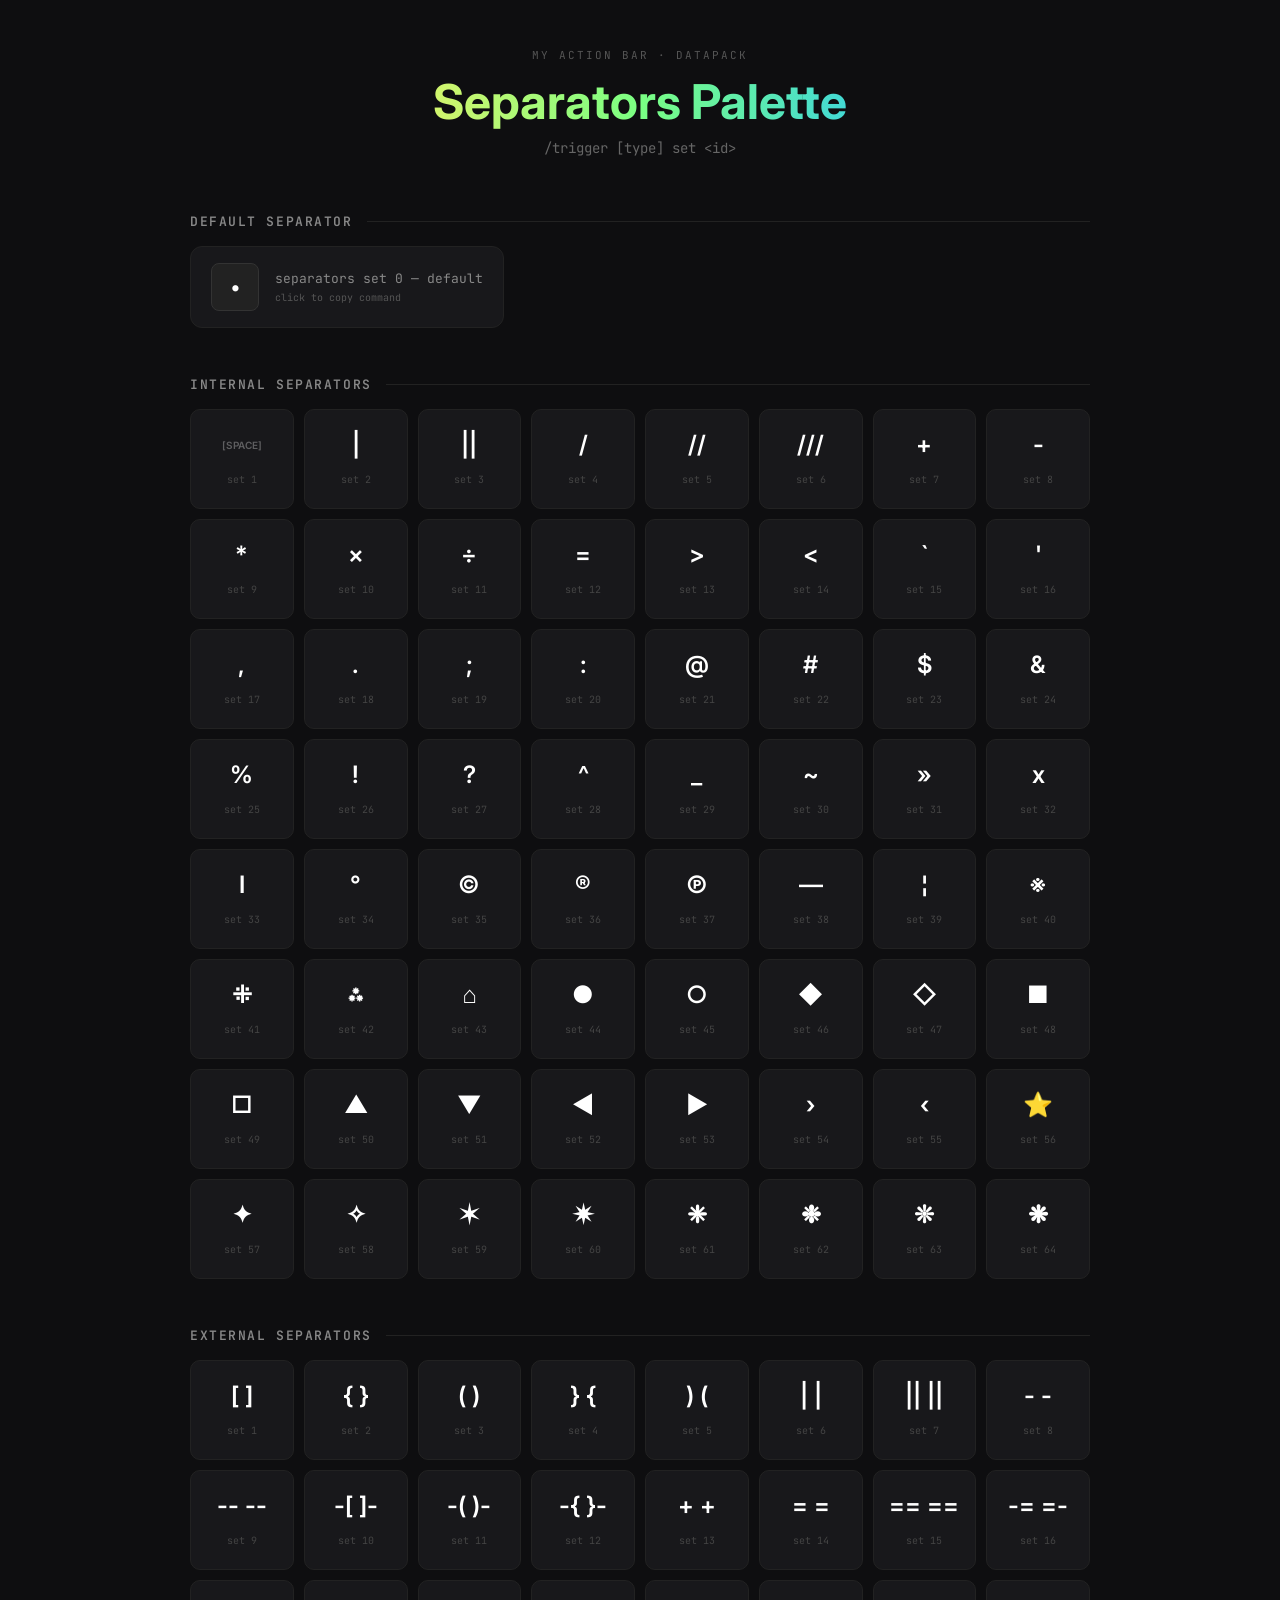
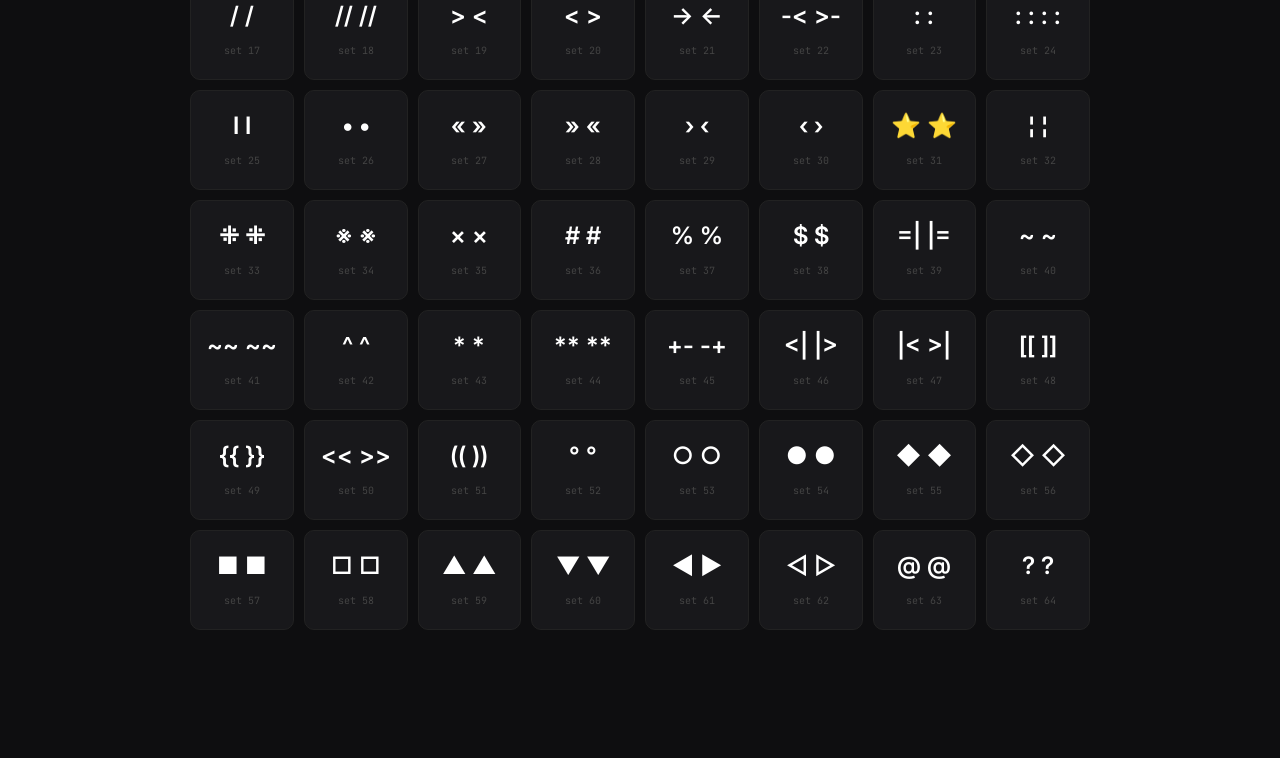
==== separators_pallete.html @ bd64ddf1 "Create separators_pallete.html" ====
<!DOCTYPE html>
<html lang="en">
<head>
<meta charset="UTF-8">
<meta name="viewport" content="width=device-width, initial-scale=1.0">
<title>My Action Bar — Separators</title>
<style>
  @import url('https://fonts.googleapis.com/css2?family=JetBrains+Mono:wght@400;600&family=Inter:wght@400;500;600;700&display=swap');

  *, *::before, *::after { box-sizing: border-box; margin: 0; padding: 0; }

  body {
    background: #0e0e10;
    color: #e0e0e0;
    font-family: 'Inter', sans-serif;
    min-height: 100vh;
    padding: 48px 24px 80px;
  }

  header {
    text-align: center;
    margin-bottom: 56px;
  }

  header .eyebrow {
    font-family: 'JetBrains Mono', monospace;
    font-size: 11px;
    letter-spacing: 0.18em;
    text-transform: uppercase;
    color: #555;
    margin-bottom: 12px;
  }

  header h1 {
    font-size: clamp(28px, 5vw, 48px);
    font-weight: 700;
    background: linear-gradient(90deg, #ff9830, #fcf062, #7aff83, #28c7fc, #c085ff);
    -webkit-background-clip: text;
    -webkit-text-fill-color: transparent;
    background-clip: text;
    line-height: 1.15;
    margin-bottom: 10px;
  }

  header p {
    font-size: 14px;
    color: #666;
    font-family: 'JetBrains Mono', monospace;
  }

  .section {
    max-width: 900px;
    margin: 0 auto 48px;
  }

  .section-header {
    display: flex;
    align-items: center;
    gap: 14px;
    margin-bottom: 16px;
  }

  .section-header h2 {
    font-size: 13px;
    font-weight: 600;
    letter-spacing: 0.12em;
    text-transform: uppercase;
    color: #888;
    font-family: 'JetBrains Mono', monospace;
  }

  .section-header .line {
    flex: 1;
    height: 1px;
    background: #222;
  }

  .grid {
    display: grid;
    grid-template-columns: repeat(auto-fill, minmax(100px, 1fr));
    gap: 10px;
  }

  .swatch {
    border-radius: 10px;
    overflow: hidden;
    background: #18181b;
    border: 1px solid #222;
    cursor: pointer;
    transition: transform 0.15s, border-color 0.15s;
    position: relative;
    display: flex;
    flex-direction: column;
    align-items: center;
    justify-content: center;
    min-height: 100px;
  }

  .swatch:hover {
    transform: translateY(-3px);
    border-color: #444;
  }

  .swatch:hover .copy-hint {
    opacity: 1;
  }

  .swatch-symbol {
    font-size: 24px;
    font-weight: 600;
    color: #fff;
    margin-bottom: 4px;
    height: 40px;
    display: flex;
    align-items: center;
    justify-content: center;
    font-family: 'Inter', sans-serif;
  }

  .swatch-info {
    padding: 4px 10px 8px;
    text-align: center;
  }

  .swatch-id {
    font-family: 'JetBrains Mono', monospace;
    font-size: 10px;
    color: #444;
  }

  .copy-hint {
    position: absolute;
    top: 6px;
    right: 6px;
    background: rgba(0,0,0,0.7);
    border-radius: 4px;
    padding: 2px 6px;
    font-size: 9px;
    font-family: 'JetBrains Mono', monospace;
    color: #fff;
    opacity: 0;
    transition: opacity 0.15s;
    pointer-events: none;
  }

  .toast {
    position: fixed;
    bottom: 28px;
    left: 50%;
    transform: translateX(-50%) translateY(20px);
    background: #1e1e22;
    border: 1px solid #333;
    border-radius: 8px;
    padding: 10px 20px;
    font-family: 'JetBrains Mono', monospace;
    font-size: 12px;
    color: #e0e0e0;
    opacity: 0;
    transition: opacity 0.2s, transform 0.2s;
    pointer-events: none;
    z-index: 999;
  }

  .toast.show {
    opacity: 1;
    transform: translateX(-50%) translateY(0);
  }

  .default-swatch-wrap {
    max-width: 900px;
    margin: 0 auto 48px;
  }

  .default-swatch {
    display: flex;
    align-items: center;
    gap: 16px;
    background: #18181b;
    border: 1px solid #222;
    border-radius: 12px;
    padding: 16px 20px;
    cursor: pointer;
    transition: border-color 0.15s;
    width: fit-content;
  }

  .default-swatch:hover { border-color: #444; }

  .default-symbol-block {
    width: 48px;
    height: 48px;
    border-radius: 8px;
    background: #222;
    display: flex;
    align-items: center;
    justify-content: center;
    font-size: 20px;
    color: #fff;
    flex-shrink: 0;
    border: 1px solid #333;
  }

  .default-label {
    font-size: 13px;
    color: #888;
    font-family: 'JetBrains Mono', monospace;
    margin-bottom: 4px;
  }

  .default-cmd {
    font-family: 'JetBrains Mono', monospace;
    font-size: 10px;
    color: #555;
    margin-top: 2px;
  }
</style>
</head>
<body>

<header>
  <div class="eyebrow">My Action Bar · Datapack</div>
  <h1>Separators Palette</h1>
  <p>/trigger [type] set &lt;id&gt;</p>
</header>

<!-- Default Inner -->
<div class="default-swatch-wrap">
  <div class="section-header">
    <h2>Default Separator</h2>
    <div class="line"></div>
  </div>
  <div class="default-swatch" onclick="copyCommand('separators', 0)">
    <div class="default-symbol-block">•</div>
    <div>
      <div class="default-label">separators set 0 — default</div>
      <div class="default-cmd">click to copy command</div>
    </div>
  </div>
</div>

<div id="palette"></div>

<div class="toast" id="toast"></div>

<script>
  const internalSymbols = [" ", "|", "||", "/", "//", "///", "+", "-", "*", "×", "÷", "=", ">", "<", "`", "'", ",", ".", ";", ":", "@", "#", "$", "&", "%", "!", "?", "^", "_", "~", "»", "x", "I", "°", "©", "®", "℗", "—", "¦", "※", "⁜", "⁂", "⌂", "●", "○", "◆", "◇", "■", "□", "▲", "▼", "◀", "▶", "›", "‹", "⭐", "✦", "✧", "✶", "✷", "❈", "❉", "❊", "❋"];

  const externalSymbols = [
    "[ ]", "{ }", "( )", "} {", ") (", "| |", "|| ||", "- -", "-- --", "-[ ]-", "-( )-", "-{ }-", "+ +", "= =", "== ==", "-= =-", "/ /", "// //", "> <", "< >", "-> <-", "-< >-", ": :", ": : : :", "I I", "• •", "« »", "» «", "› ‹", "‹ ›", "⭐ ⭐", "¦ ¦", "⁜ ⁜", "※ ※", "× ×", "# #", "% %", "$ $", "=| |=", "~ ~", "~~ ~~", "^ ^", "* *", "** **", "+- -+", "<| |>", "|< >|", "[[ ]]", "{{ }}", "<< >>", "(( ))", "° °", "○ ○", "● ●", "◆ ◆", "◇ ◇", "■ ■", "□ □", "▲ ▲", "▼ ▼", "◀ ▶", "◁ ▷", "@ @", "? ?"
  ];

  const categories = [
    {
      name: "Internal Separators",
      type: "separators",
      items: internalSymbols
    },
    {
      name: "External Separators",
      type: "external_separators",
      items: externalSymbols
    }
  ];

  const palette = document.getElementById('palette');

  categories.forEach(cat => {
    const section = document.createElement('div');
    section.className = 'section';

    const header = document.createElement('div');
    header.className = 'section-header';
    header.innerHTML = `<h2>${cat.name}</h2><div class="line"></div>`;
    section.appendChild(header);

    const grid = document.createElement('div');
    grid.className = 'grid';

    cat.items.forEach((symbol, index) => {
      const id = index + 1;
      const swatch = document.createElement('div');
      swatch.className = 'swatch';
      swatch.innerHTML = `
        <div class="swatch-symbol">${symbol === " " ? '<span style="font-size:10px; opacity:0.3">[SPACE]</span>' : symbol}</div>
        <div class="swatch-info">
          <div class="swatch-id">set ${id}</div>
        </div>
        <div class="copy-hint">copy cmd</div>
      `;
      swatch.addEventListener('click', () => copyCommand(cat.type, id));
      grid.appendChild(swatch);
    });

    section.appendChild(grid);
    palette.appendChild(section);
  });

  let toastTimer;
  function copyCommand(type, id) {
    const cmd = `/trigger ${type} set ${id}`;
    navigator.clipboard.writeText(cmd).then(() => {
      const toast = document.getElementById('toast');
      toast.textContent = `Copied: ${cmd}`;
      toast.classList.add('show');
      clearTimeout(toastTimer);
      toastTimer = setTimeout(() => toast.classList.remove('show'), 1800);
    });
  }
</script>
</body>
</html>
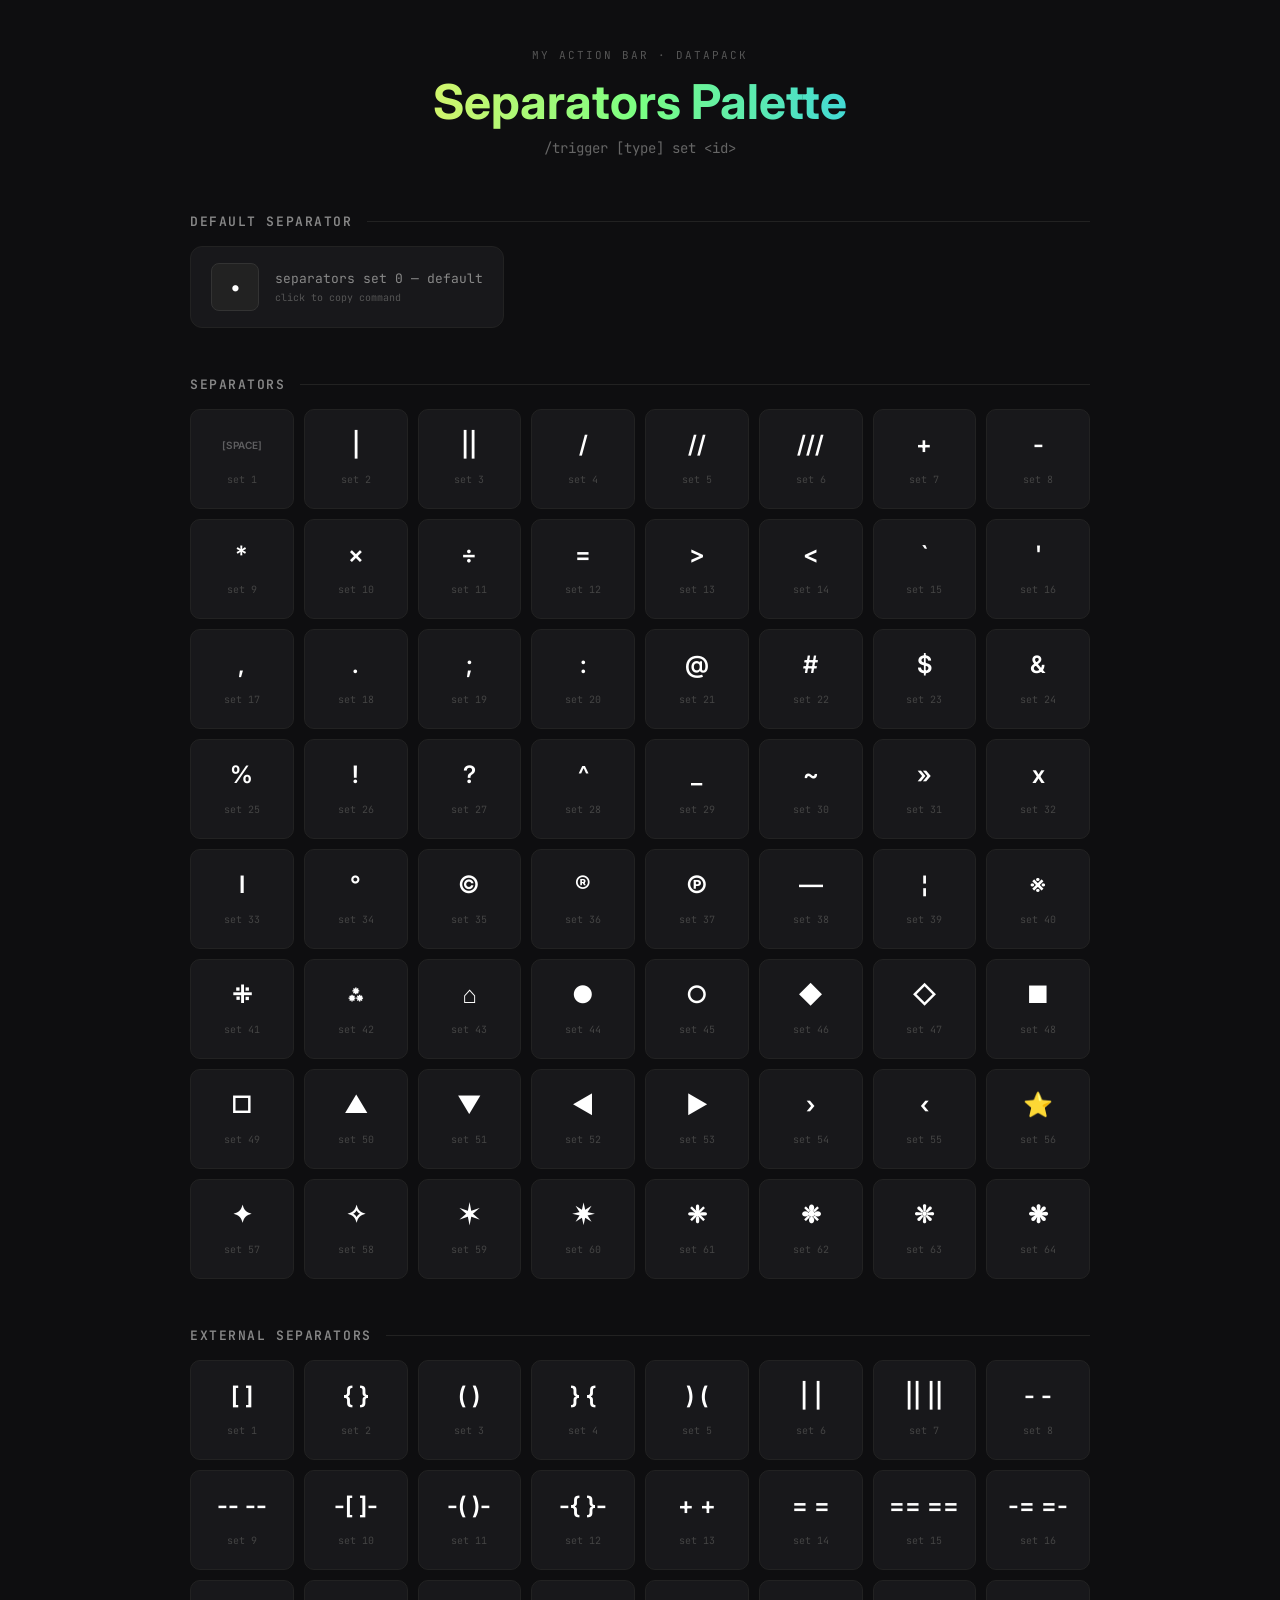
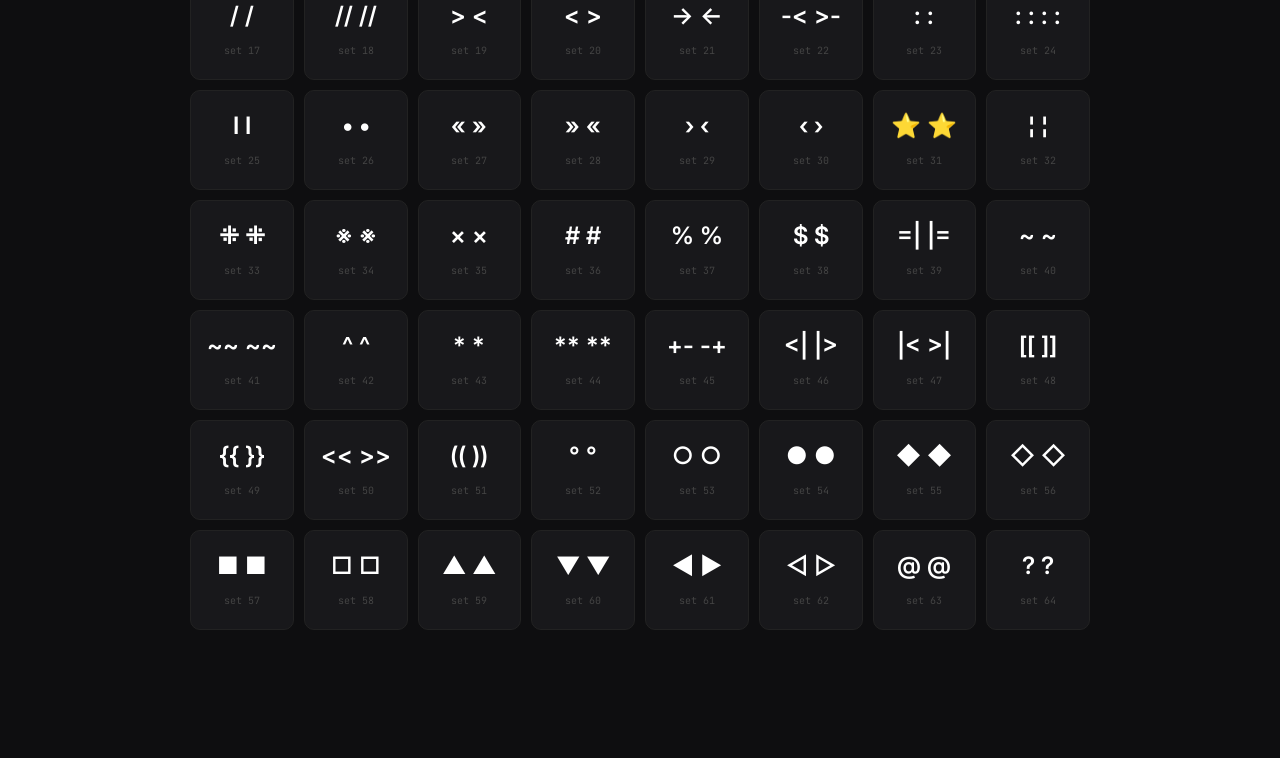
==== commit 14a86263: "Update separators_pallete.html" ====
--- a/separators_pallete.html
+++ b/separators_pallete.html
@@ -251,7 +251,7 @@
 
   const categories = [
     {
-      name: "Internal Separators",
+      name: "Separators",
       type: "separators",
       items: internalSymbols
     },
